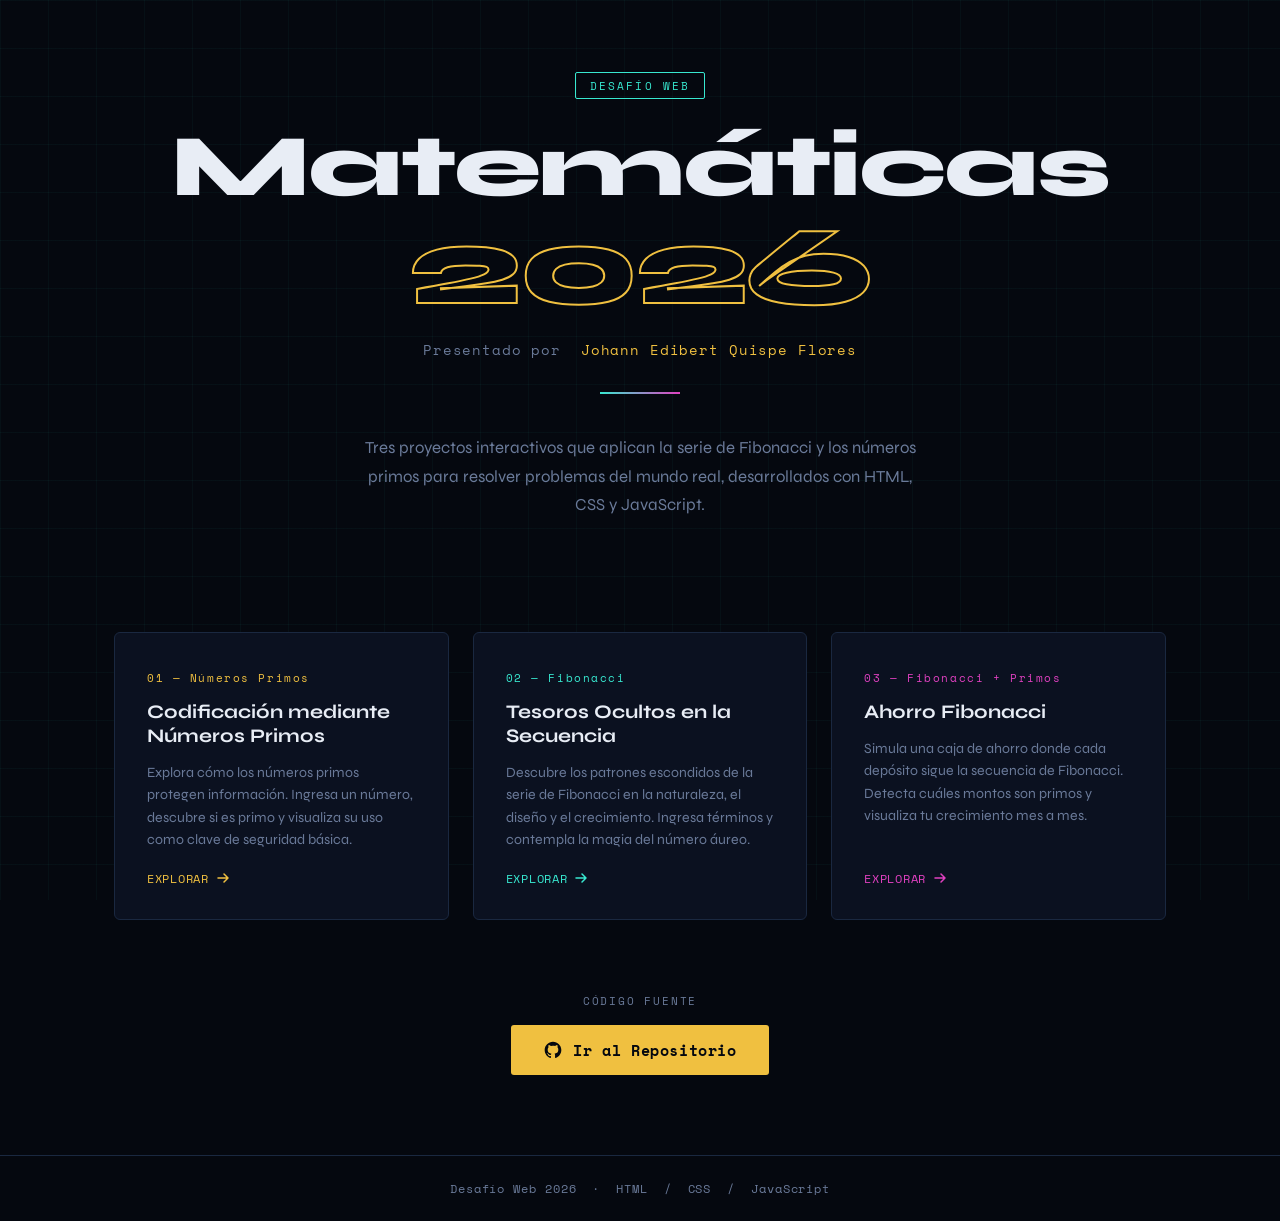
==== trabajo-primos-fibonacci/PAGINA_PRINCIPAL/HTML/index.html @ 542aee08 "Add files via upload" ====
<!DOCTYPE html>
<html lang="es">
<head>
  <meta charset="UTF-8" />
  <meta name="viewport" content="width=device-width, initial-scale=1.0"/>
  <title>Desafío Web 2026</title>
  <link rel="stylesheet" href="../CSS/styles.css" />
  <link rel="preconnect" href="https://fonts.googleapis.com"/>
  <link rel="preconnect" href="https://fonts.gstatic.com" crossorigin/>
  <link href="https://fonts.googleapis.com/css2?family=Space+Mono:ital,wght@0,400;0,700;1,400&family=Syne:wght@400;600;700;800&display=swap" rel="stylesheet"/>
</head>
<body>
  <header>
    <div class="badge">Desafío Web</div>

    <h1>
      Matemáticas<br>
      <span class="year">2026</span>
    </h1>
    <p class="author">Presentado por&nbsp; <em>Johann Edibert Quispe Flores</em></p>

    <div class="divider"></div>

    <p class="intro">
      Tres proyectos interactivos que aplican la serie de Fibonacci y los números primos
      para resolver problemas del mundo real, desarrollados con HTML, CSS y JavaScript.
    </p>
  </header>

  <main>
    <section class="cards">

      <a href="../../Codificación_mediante_numeros_primos/HTML/index3.html" class="card card-1">
        <span class="card-num">01 — Números Primos</span>
        <h2 class="card-title">Codificación mediante Números Primos</h2>
        <p class="card-desc">
          Explora cómo los números primos protegen información. Ingresa un número,
          descubre si es primo y visualiza su uso como clave de seguridad básica.
        </p>
        <span class="card-cta">
          Explorar
          <svg width="16" height="16" viewBox="0 0 16 16" fill="none">
            <path d="M3 8h10M9 4l4 4-4 4" stroke="currentColor" stroke-width="1.5" stroke-linecap="round" stroke-linejoin="round"/>
          </svg>
        </span>
      </a>

      <a href="../../Tesoros_ocultos_en_la_secuencia/HTML/index1.html" class="card card-2">
        <span class="card-num">02 — Fibonacci</span>
        <h2 class="card-title">Tesoros Ocultos en la Secuencia</h2>
        <p class="card-desc">
          Descubre los patrones escondidos de la serie de Fibonacci en la naturaleza,
          el diseño y el crecimiento. Ingresa términos y contempla la magia del número áureo.
        </p>
        <span class="card-cta">
          Explorar
          <svg width="16" height="16" viewBox="0 0 16 16" fill="none">
            <path d="M3 8h10M9 4l4 4-4 4" stroke="currentColor" stroke-width="1.5" stroke-linecap="round" stroke-linejoin="round"/>
          </svg>
        </span>
      </a>

      <a href="../../ahorro_fibonacci/HTML/index2.html" class="card card-3">
        <span class="card-num">03 — Fibonacci + Primos</span>
        <h2 class="card-title">Ahorro Fibonacci</h2>
        <p class="card-desc">
          Simula una caja de ahorro donde cada depósito sigue la secuencia de Fibonacci.
          Detecta cuáles montos son primos y visualiza tu crecimiento mes a mes.
        </p>
        <span class="card-cta">
          Explorar
          <svg width="16" height="16" viewBox="0 0 16 16" fill="none">
            <path d="M3 8h10M9 4l4 4-4 4" stroke="currentColor" stroke-width="1.5" stroke-linecap="round" stroke-linejoin="round"/>
          </svg>
        </span>
      </a>

    </section>

    <section class="repo-section">
      <p class="repo-label">Código fuente</p>

      <a href="#repositorio" class="repo-btn">
        <svg width="20" height="20" viewBox="0 0 24 24" fill="currentColor">
          <path d="M12 2C6.477 2 2 6.477 2 12c0 4.418 2.865 8.166 6.839 9.489.5.092.682-.217.682-.482 0-.237-.009-.868-.013-1.703-2.782.605-3.369-1.342-3.369-1.342-.454-1.154-1.11-1.462-1.11-1.462-.908-.62.069-.608.069-.608 1.003.07 1.531 1.03 1.531 1.03.892 1.529 2.341 1.087 2.91.832.092-.647.35-1.088.636-1.338-2.22-.253-4.555-1.11-4.555-4.943 0-1.091.39-1.984 1.03-2.683-.103-.253-.447-1.27.097-2.646 0 0 .84-.269 2.75 1.025A9.564 9.564 0 0112 6.844c.85.004 1.705.115 2.504.337 1.909-1.294 2.747-1.025 2.747-1.025.546 1.376.202 2.394.1 2.646.64.699 1.028 1.592 1.028 2.683 0 3.841-2.337 4.687-4.565 4.935.359.309.678.919.678 1.852 0 1.336-.012 2.415-.012 2.742 0 .267.18.578.688.48C19.138 20.163 22 16.418 22 12c0-5.523-4.477-10-10-10z"/>
        </svg>
        Ir al Repositorio
      </a>
    </section>
  </main>

  <footer>
    Desafío Web 2026 &nbsp;·&nbsp; HTML &nbsp;/&nbsp; CSS &nbsp;/&nbsp; JavaScript
  </footer>

</body>
</html>
---- trabajo-primos-fibonacci/PAGINA_PRINCIPAL/CSS/styles.css ----
:root {
      --bg:        #05080f;
      --surface:   #0b1120;
      --border:    #1a2840;
      --gold:      #f0c040;
      --cyan:      #38e8d0;
      --magenta:   #e040c0;
      --text:      #e8edf5;
      --muted:     #6a7a99;
    }

    *, *::before, *::after { box-sizing: border-box; margin: 0; padding: 0; }

    html { scroll-behavior: smooth; }

    body {
      background: var(--bg);
      color: var(--text);
      font-family: 'Syne', sans-serif;
      min-height: 100vh;
      overflow-x: hidden;
    }

    body::before {
      content: '';
      position: fixed;
      inset: 0;
      background-image:
        linear-gradient(rgba(56,232,208,.04) 1px, transparent 1px),
        linear-gradient(90deg, rgba(56,232,208,.04) 1px, transparent 1px);
      background-size: 48px 48px;
      pointer-events: none;
      z-index: 0;
    }

    header {
      position: relative;
      z-index: 2;
      text-align: center;
      padding: 72px 24px 48px;
    }

    .badge {
      display: inline-block;
      font-family: 'Space Mono', monospace;
      font-size: .7rem;
      letter-spacing: .18em;
      text-transform: uppercase;
      color: var(--cyan);
      border: 1px solid var(--cyan);
      border-radius: 2px;
      padding: 4px 14px;
      margin-bottom: 24px;
      opacity: 0;
      animation: fadeUp .6s .1s forwards;
    }

    h1 {
      font-size: clamp(2.6rem, 7vw, 5.5rem);
      font-weight: 800;
      line-height: 1;
      letter-spacing: -.02em;
      opacity: 0;
      animation: fadeUp .7s .25s forwards;
    }

    h1 span.year {
      display: block;
      color: transparent;
      -webkit-text-stroke: 2px var(--gold);
      font-size: clamp(3.2rem, 9vw, 7rem);
    }

    .author {
      font-family: 'Space Mono', monospace;
      font-size: .9rem;
      color: var(--muted);
      margin-top: 16px;
      opacity: 0;
      animation: fadeUp .7s .4s forwards;
      letter-spacing: .06em;
    }
    .author em {
      color: var(--gold);
      font-style: normal;
    }

    .divider {
      width: 80px;
      height: 2px;
      background: linear-gradient(90deg, var(--cyan), var(--magenta));
      margin: 32px auto 0;
      opacity: 0;
      animation: fadeUp .7s .5s forwards;
    }

    .intro {
      max-width: 620px;
      margin: 40px auto 0;
      text-align: center;
      font-size: 1.05rem;
      color: var(--muted);
      line-height: 1.7;
      padding: 0 24px;
      opacity: 0;
      animation: fadeUp .7s .6s forwards;
    }

    .cards {
      position: relative;
      z-index: 2;
      display: grid;
      grid-template-columns: repeat(auto-fit, minmax(280px, 1fr));
      gap: 24px;
      max-width: 1100px;
      margin: 64px auto 0;
      padding: 0 24px;
    }

    .card {
      background: var(--surface);
      border: 1px solid var(--border);
      border-radius: 6px;
      padding: 36px 32px 32px;
      text-decoration: none;
      color: inherit;
      display: flex;
      flex-direction: column;
      gap: 14px;
      position: relative;
      overflow: hidden;
      opacity: 0;
      transform: translateY(28px);
      transition: border-color .3s, box-shadow .3s, transform .35s;
    }

    .card:nth-child(1) { animation: fadeUp .7s .7s forwards; }
    .card:nth-child(2) { animation: fadeUp .7s .85s forwards; }
    .card:nth-child(3) { animation: fadeUp .7s 1s forwards; }

    .card::before {
      content: '';
      position: absolute;
      inset: 0;
      background: linear-gradient(135deg, var(--accent-a) 0%, transparent 60%);
      opacity: 0;
      transition: opacity .35s;
    }

    .card:hover {
      border-color: var(--accent-a);
      box-shadow: 0 0 32px -8px var(--accent-a);
      transform: translateY(-4px);
    }
    .card:hover::before { opacity: .06; }

    .card-1 { --accent-a: var(--gold); }
    .card-2 { --accent-a: var(--cyan); }
    .card-3 { --accent-a: var(--magenta); }

    .card-icon {
      width: 44px;
      height: 44px;
      border-radius: 4px;
      display: flex;
      align-items: center;
      justify-content: center;
      font-size: 1.4rem;
      background: color-mix(in srgb, var(--accent-a) 15%, transparent);
      border: 1px solid color-mix(in srgb, var(--accent-a) 30%, transparent);
    }

    .card-num {
      font-family: 'Space Mono', monospace;
      font-size: .7rem;
      color: var(--accent-a);
      letter-spacing: .14em;
    }

    .card-title {
      font-size: 1.2rem;
      font-weight: 700;
      line-height: 1.25;
    }

    .card-desc {
      font-size: .88rem;
      color: var(--muted);
      line-height: 1.6;
      flex: 1;
    }

    .card-cta {
      display: inline-flex;
      align-items: center;
      gap: 6px;
      font-family: 'Space Mono', monospace;
      font-size: .75rem;
      color: var(--accent-a);
      letter-spacing: .06em;
      margin-top: 4px;
      text-transform: uppercase;
    }
    .card-cta svg { transition: transform .25s; }
    .card:hover .card-cta svg { transform: translateX(5px); }

    .repo-section {
      position: relative;
      z-index: 2;
      text-align: center;
      padding: 72px 24px 80px;
      opacity: 0;
      animation: fadeUp .7s 1.15s forwards;
    }

    .repo-label {
      font-family: 'Space Mono', monospace;
      font-size: .7rem;
      letter-spacing: .16em;
      color: var(--muted);
      text-transform: uppercase;
      margin-bottom: 16px;
    }

    .repo-btn {
      display: inline-flex;
      align-items: center;
      gap: 10px;
      font-family: 'Space Mono', monospace;
      font-size: .95rem;
      font-weight: 700;
      color: var(--bg);
      background: var(--gold);
      border: none;
      border-radius: 3px;
      padding: 14px 32px;
      text-decoration: none;
      letter-spacing: .04em;
      cursor: pointer;
      transition: background .25s, box-shadow .25s, transform .2s;
      position: relative;
    }
    .repo-btn::after {
      content: '';
      position: absolute;
      inset: -3px;
      border: 1px solid var(--gold);
      border-radius: 5px;
      opacity: 0;
      transition: opacity .25s;
    }
    .repo-btn:hover {
      background: #ffe070;
      box-shadow: 0 0 28px -4px var(--gold);
      transform: translateY(-2px);
    }
    .repo-btn:hover::after { opacity: 1; }

    footer {
      position: relative;
      z-index: 2;
      border-top: 1px solid var(--border);
      text-align: center;
      padding: 24px;
      font-family: 'Space Mono', monospace;
      font-size: .72rem;
      color: var(--muted);
      letter-spacing: .08em;
    }

    @keyframes fadeUp {
      from { opacity: 0; transform: translateY(22px); }
      to   { opacity: 1; transform: translateY(0); }
    }

    @media (max-width: 600px) {
      .cards { grid-template-columns: 1fr; }
    }
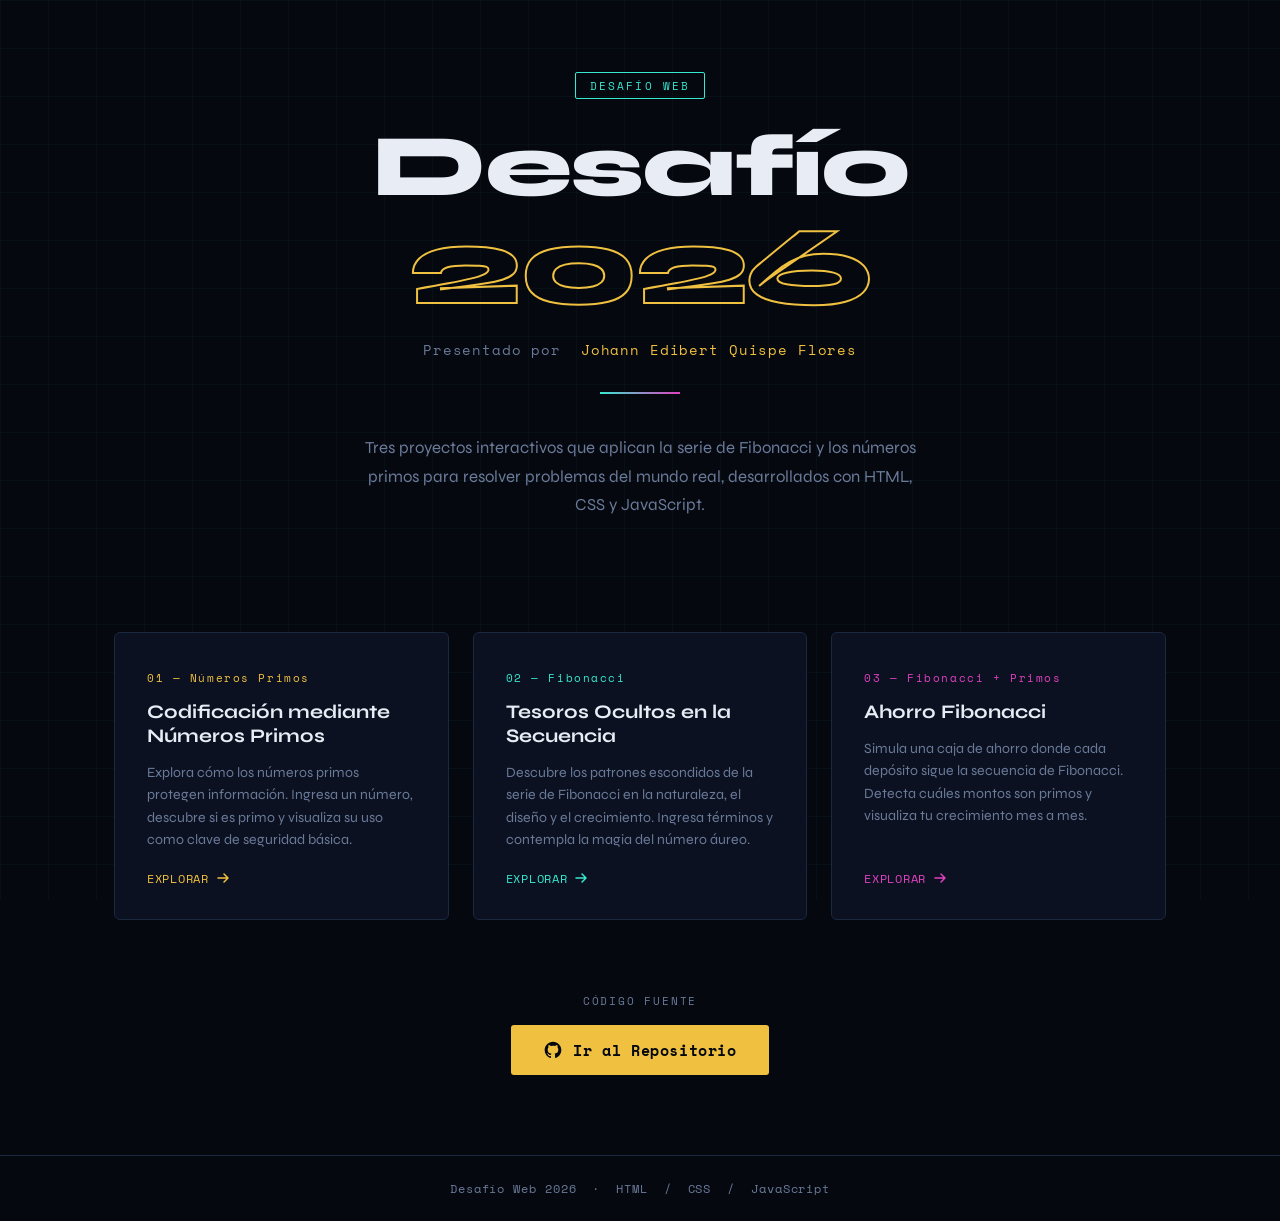
==== commit 8e794090: "Update index.html" ====
--- a/trabajo-primos-fibonacci/PAGINA_PRINCIPAL/HTML/index.html
+++ b/trabajo-primos-fibonacci/PAGINA_PRINCIPAL/HTML/index.html
@@ -14,7 +14,7 @@
     <div class="badge">Desafío Web</div>
 
     <h1>
-      Matemáticas<br>
+      Desafío<br>
       <span class="year">2026</span>
     </h1>
     <p class="author">Presentado por&nbsp; <em>Johann Edibert Quispe Flores</em></p>
@@ -80,7 +80,7 @@
     <section class="repo-section">
       <p class="repo-label">Código fuente</p>
 
-      <a href="#repositorio" class="repo-btn">
+      <a href="https://github.com/jquispef2/FIBONACCI-PRIMOS" class="repo-btn">
         <svg width="20" height="20" viewBox="0 0 24 24" fill="currentColor">
           <path d="M12 2C6.477 2 2 6.477 2 12c0 4.418 2.865 8.166 6.839 9.489.5.092.682-.217.682-.482 0-.237-.009-.868-.013-1.703-2.782.605-3.369-1.342-3.369-1.342-.454-1.154-1.11-1.462-1.11-1.462-.908-.62.069-.608.069-.608 1.003.07 1.531 1.03 1.531 1.03.892 1.529 2.341 1.087 2.91.832.092-.647.35-1.088.636-1.338-2.22-.253-4.555-1.11-4.555-4.943 0-1.091.39-1.984 1.03-2.683-.103-.253-.447-1.27.097-2.646 0 0 .84-.269 2.75 1.025A9.564 9.564 0 0112 6.844c.85.004 1.705.115 2.504.337 1.909-1.294 2.747-1.025 2.747-1.025.546 1.376.202 2.394.1 2.646.64.699 1.028 1.592 1.028 2.683 0 3.841-2.337 4.687-4.565 4.935.359.309.678.919.678 1.852 0 1.336-.012 2.415-.012 2.742 0 .267.18.578.688.48C19.138 20.163 22 16.418 22 12c0-5.523-4.477-10-10-10z"/>
         </svg>
@@ -94,4 +94,4 @@
   </footer>
 
 </body>
-</html>+</html>
